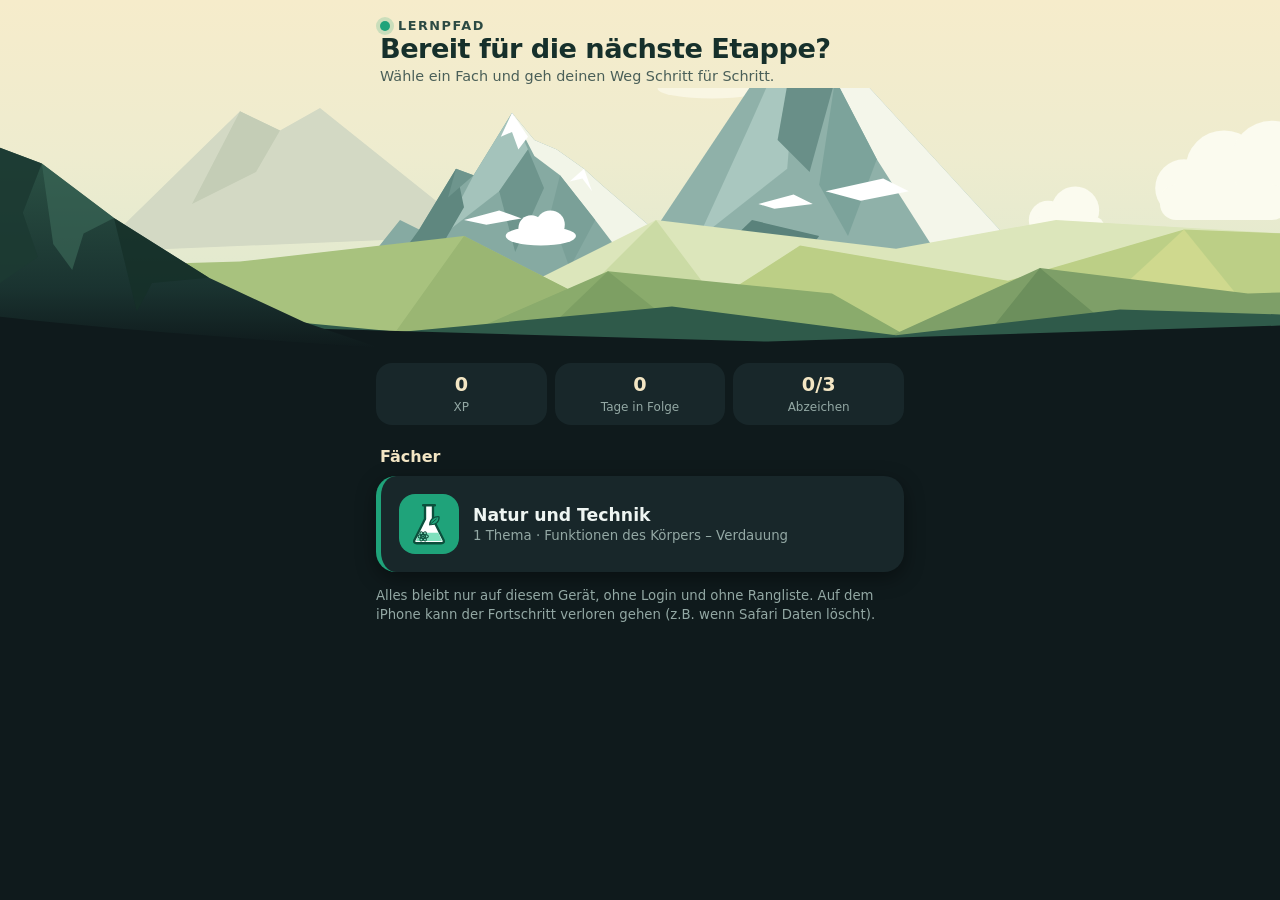
==== lernpfad/index.html @ 1d246be3 "Lernpfad-Muster in /lernpfad Co-authored-by: tinoredhill <tinoredhill@users.noreply.github.com>" ====
<!doctype html><html lang="de-CH"><head><meta charset="utf-8">
<meta name="viewport" content="width=device-width,initial-scale=1,viewport-fit=cover">
<meta name="theme-color" content="#0f1a1c"><meta name="apple-mobile-web-app-capable" content="yes">
<meta name="apple-mobile-web-app-status-bar-style" content="black-translucent">
<meta name="apple-mobile-web-app-title" content="Lernpfad"><link rel="apple-touch-icon" href="icons/apple-touch-icon.png">
<link rel="icon" href="icons/icon-192.png"><link rel="manifest" href="manifest.webmanifest"><link rel="stylesheet" href="style.css"><title>Lernpfad</title></head>
<body><main id="app"></main><nav id="nav" hidden><button data-v="pfad"><svg viewBox="0 0 24 24"><path d="M4 20c4-1 2-6 8-7s4-6 8-8" fill="none" stroke="currentColor" stroke-width="2.2" stroke-linecap="round"/><circle cx="4" cy="20" r="2"/><circle cx="20" cy="5" r="2"/></svg>Pfad</button><button data-v="uebersicht"><svg viewBox="0 0 24 24"><circle cx="12" cy="12" r="8" fill="none" stroke="currentColor" stroke-width="2.2"/><path d="M12 4a8 8 0 0 1 8 8h-8z"/></svg>Übersicht</button></nav>
<div id="fx"></div><script src="app.js"></script></body></html>
---- lernpfad/style.css ----
:root{--c:#1fa37a;--bg:#0f1a1c;--card:#18272a;--card2:#1f3236;--ink:#eef5f2;--mut:#93a8a4;--sand:#f3e6c4;--no:#e9a23b;font-family:system-ui,-apple-system,"Segoe UI",sans-serif}
*{box-sizing:border-box;-webkit-tap-highlight-color:transparent}
body{margin:0;background:var(--bg);color:var(--ink);min-height:100vh}
main{max-width:560px;margin:0 auto;padding:0 16px calc(96px + env(safe-area-inset-bottom));animation:fade .35s ease}
@keyframes fade{from{opacity:0;transform:translateY(8px)}to{opacity:1;transform:none}}
.hero{position:relative;width:100vw;margin:0 0 16px calc(50% - 50vw);padding:calc(18px + env(safe-area-inset-top)) max(20px,calc(50vw - 260px)) 0;background:linear-gradient(180deg,#f6eccb 0%,#eeeccf 45%,#dbe8cf 100%);color:#16302b;overflow:hidden}
.hero h1{margin:0;font-size:1.7rem;letter-spacing:-.02em}.hero p{margin:4px 0 0;font-size:.9rem;color:#4a5f58}
.hero svg.mtn{display:block;width:100vw;height:clamp(150px,27vw,260px);margin:4px 0 -1px calc(-1 * max(20px,calc(50vw - 260px)))}
body{overflow-x:hidden}
.hero .back{position:absolute;right:max(16px,calc(50vw - 264px));top:calc(16px + env(safe-area-inset-top));width:44px;height:44px;border-radius:50%;border:0;background:#16302b;color:var(--sand);font-size:1.4rem}
.brand{display:flex;align-items:center;gap:8px;font-weight:800;font-size:.8rem;letter-spacing:.12em;text-transform:uppercase;color:#2c4a43}
.brand i{width:10px;height:10px;border-radius:50%;background:var(--c);box-shadow:0 0 0 4px #1fa37a33}
.card{background:var(--card);border-radius:20px;padding:18px;margin-bottom:14px;box-shadow:0 6px 20px #0006}
.tile{display:flex;align-items:center;gap:14px;width:100%;text-align:left;border:0;color:var(--ink);font:inherit;cursor:pointer;border-left:5px solid var(--c);transition:transform .15s}
.tile:active{transform:scale(.98)}.tile img{width:60px;height:60px;border-radius:16px}.tile b{display:block;font-size:1.08rem}.tile small{color:var(--mut)}
.btn{display:block;width:100%;min-height:54px;border:0;border-radius:16px;background:linear-gradient(135deg,var(--c),color-mix(in srgb,var(--c) 60%,#9ff0cf));color:#06221a;font-family:inherit;font-weight:800;font-size:1.05rem;margin-top:12px;cursor:pointer;box-shadow:0 6px 18px color-mix(in srgb,var(--c) 40%,transparent)}
.btn.sec{background:var(--card2);color:var(--ink);box-shadow:none;font-weight:600}
.seg{display:flex;background:var(--card2);border-radius:14px;padding:4px;gap:4px}.seg button{flex:1;min-height:44px;border:0;border-radius:11px;background:none;font-family:inherit;font-weight:700;font-size:.92rem;color:var(--mut)}
.seg button.on{background:var(--c);color:#06221a}
.hint{font-size:.83rem;color:var(--mut);line-height:1.45}
.chips{display:flex;gap:8px;margin-bottom:14px}.chip{flex:1;background:var(--card);border-radius:16px;padding:10px;text-align:center}.chip b{display:block;font-size:1.2rem;color:var(--sand)}.chip small{color:var(--mut);font-size:.75rem}
/* Pfad */
.path{position:relative}.path svg{position:absolute;inset:0;width:100%;height:100%}
.stage{position:absolute;transform:translate(-50%,-50%);display:flex;flex-direction:column;align-items:center;width:150px;border:0;background:none;color:var(--ink);font:inherit;cursor:pointer}
.stage .dot{width:64px;height:64px;border-radius:50%;display:grid;place-items:center;font-weight:800;font-size:1.15rem;background:var(--card2);border:3px solid #2e464a;color:var(--mut);transition:transform .2s}
.stage.done .dot{background:var(--c);border-color:color-mix(in srgb,var(--c) 70%,#fff);color:#06221a}
.stage.next .dot{background:var(--sand);border-color:var(--c);color:#16302b;transform:scale(1.15);animation:glow 1.8s ease-in-out infinite}
@keyframes glow{0%,100%{box-shadow:0 0 0 0 color-mix(in srgb,var(--c) 60%,transparent)}50%{box-shadow:0 0 0 14px transparent}}
.stage span{margin-top:8px;font-size:.78rem;line-height:1.25;text-align:center;color:var(--mut);background:#0f1a1ccc;padding:3px 6px;border-radius:8px}.stage.next span{color:var(--ink);font-weight:700}
/* Quiz */
.top{display:flex;align-items:center;gap:10px;padding:calc(14px + env(safe-area-inset-top)) 0 10px}
.top .x{width:44px;height:44px;border-radius:50%;border:0;background:var(--card);color:var(--ink);font-size:1.3rem}
.bar{flex:1;height:12px;background:var(--card2);border-radius:9px;overflow:hidden}.bar i{display:block;height:100%;background:var(--c);border-radius:9px;transition:width .4s ease}
.xp{font-weight:800;color:var(--sand);font-size:.9rem;white-space:nowrap}
.tag{display:inline-block;font-size:.72rem;font-weight:800;padding:3px 8px;border-radius:8px;background:var(--card2);color:var(--mut);margin-right:6px}
.q{font-size:1.2rem;font-weight:700;line-height:1.38;margin:10px 0 14px}.q img{width:100%;margin-top:12px;border-radius:12px}
.opt{display:block;width:100%;min-height:56px;text-align:left;padding:14px 16px;margin:9px 0;border:2px solid #2e464a;border-radius:16px;background:var(--card2);color:var(--ink);font-family:inherit;font-size:1rem;cursor:pointer;transition:transform .12s,border-color .2s,background .2s}
.opt:active{transform:scale(.98)}.opt:disabled{opacity:1;color:var(--ink)}
.opt.ok{border-color:var(--c);background:color-mix(in srgb,var(--c) 25%,var(--card2));animation:pulse .5s}
.opt.no{border-color:var(--no);background:#3a2f1c}
@keyframes pulse{50%{transform:scale(1.03)}}
.num{display:flex;gap:8px;align-items:center}.num input{flex:1;min-height:56px;font-size:1.2rem;padding:0 14px;border:2px solid #2e464a;border-radius:16px;background:var(--card2);color:var(--ink)}
.fb{border-radius:16px;padding:14px;margin-top:12px;line-height:1.45;animation:fade .3s}.fb.ok{background:color-mix(in srgb,var(--c) 22%,var(--card))}.fb.no{background:#33291a}.fb b{display:block;margin-bottom:4px;font-size:1.05rem}
.plus{display:inline-block;margin-left:6px;color:var(--sand);font-weight:800;animation:rise .9s ease}
@keyframes rise{from{opacity:0;transform:translateY(10px)}to{opacity:1;transform:none}}
/* Übersicht */
.ringwrap{display:flex;align-items:center;gap:18px}.ring{width:130px;height:130px;flex:none}.ring text{fill:var(--ink);font-weight:800}
.stats{display:grid;grid-template-columns:1fr 1fr;gap:10px;flex:1}.stats div{background:var(--card2);border-radius:14px;padding:10px}.stats b{display:block;font-size:1.25rem;color:var(--sand)}.stats small{color:var(--mut);font-size:.75rem}
.badges{display:grid;grid-template-columns:repeat(3,1fr);gap:10px}.badge{text-align:center;padding:12px 6px;border-radius:16px;background:var(--card2);opacity:.45;filter:grayscale(1)}
.badge.on{opacity:1;filter:none;box-shadow:inset 0 0 0 2px var(--c)}.badge svg{width:54px;height:54px}.badge b{display:block;font-size:.8rem;margin-top:6px}.badge small{font-size:.7rem;color:var(--mut)}
table{width:100%;border-collapse:collapse;font-size:.9rem}td{padding:8px 4px;border-bottom:1px solid #2a3d40;vertical-align:top}td.r{text-align:right;white-space:nowrap;font-weight:800}
h3{margin:22px 4px 10px;font-size:1rem;color:var(--sand)}
nav{position:fixed;left:50%;transform:translateX(-50%);bottom:calc(12px + env(safe-area-inset-bottom));display:flex;gap:6px;background:#1b2b2ecc;backdrop-filter:blur(12px);-webkit-backdrop-filter:blur(12px);padding:6px;border-radius:22px;box-shadow:0 8px 24px #0008}
nav button{display:flex;align-items:center;gap:6px;min-height:48px;padding:0 18px;border:0;border-radius:16px;background:none;color:var(--mut);font-family:inherit;font-weight:700;font-size:.92rem}
nav button svg{width:22px;height:22px;fill:currentColor}nav button.on{background:var(--c);color:#06221a}
#fx{position:fixed;inset:0;pointer-events:none;overflow:hidden;z-index:9}
.cf{position:absolute;width:9px;height:14px;border-radius:2px;animation:fall 1.1s ease-out forwards}
@keyframes fall{from{transform:translate(0,0) rotate(0);opacity:1}to{transform:translate(var(--dx),var(--dy)) rotate(540deg);opacity:0}}
.toast{position:fixed;left:50%;top:calc(20px + env(safe-area-inset-top));transform:translateX(-50%);background:var(--sand);color:#16302b;font-weight:800;padding:12px 18px;border-radius:16px;box-shadow:0 8px 24px #0008;animation:fade .3s;z-index:10}
@media (prefers-reduced-motion:reduce){*{animation:none!important;transition:none!important}}
nav[hidden]{display:none}
.hero svg.fg{position:absolute;left:0;bottom:-1px;width:min(44vw,380px);height:clamp(150px,27vw,260px);pointer-events:none}
.stage .dot{width:calc(64px*var(--sc,1));height:calc(64px*var(--sc,1));font-size:calc(1.15rem*var(--sc,1))}
.stage.next .dot{transform:scale(1.12)}
.goal{position:absolute;left:50%;transform:translateX(-50%);font-size:.75rem;font-weight:700;color:var(--sand);white-space:nowrap}
.hint.up{text-align:center;margin:6px 0 0;color:var(--sand)}
main{scroll-padding-bottom:110px}
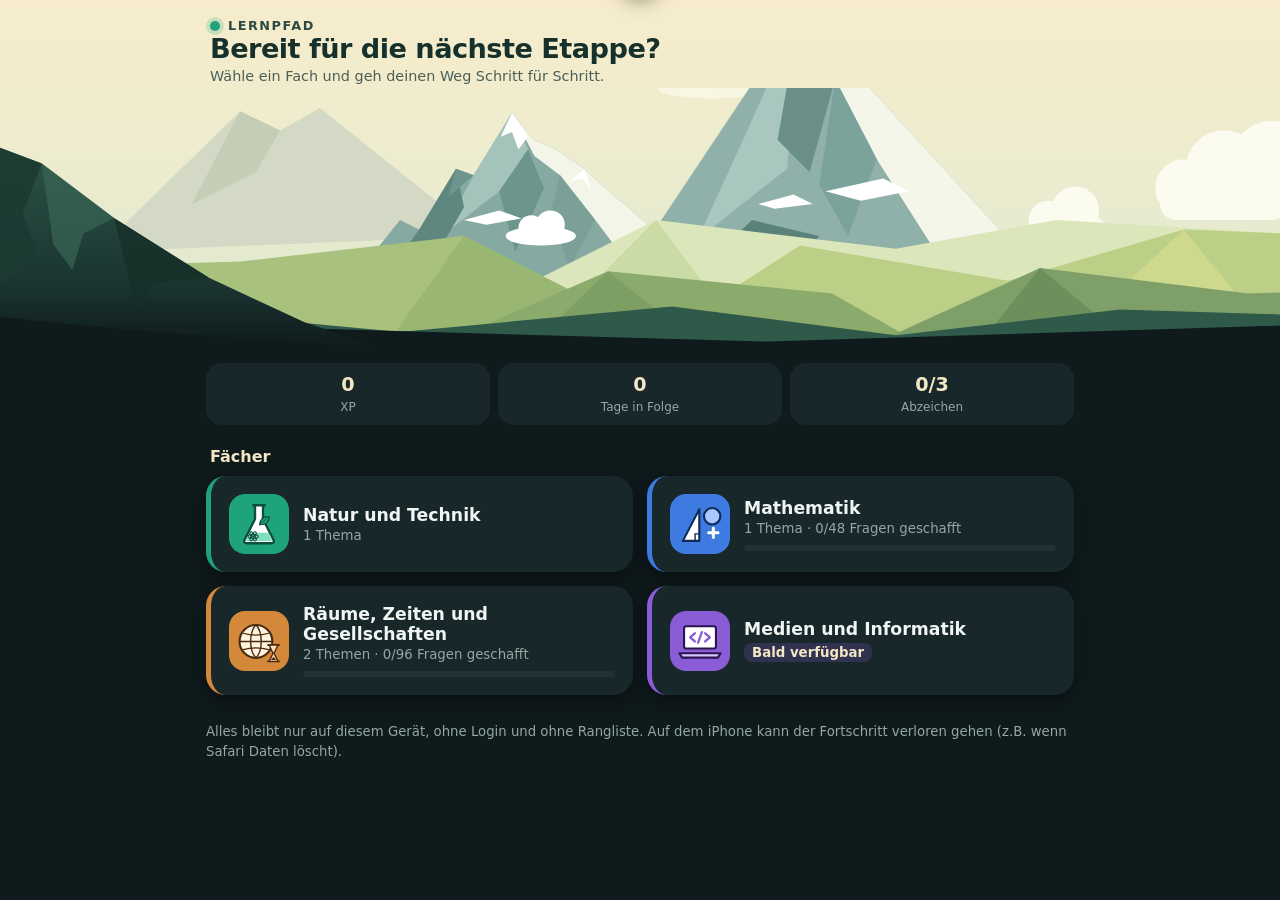
==== commit 92f9a84a: "Lernpfad v17: Mathe-Thema «Pyramide und Kegel» (48 Fragen), KaTeX lokal, SW-Cache v17 Co-authored-by" ====
--- a/lernpfad/index.html
+++ b/lernpfad/index.html
@@ -2,7 +2,7 @@
 <meta name="viewport" content="width=device-width,initial-scale=1,viewport-fit=cover">
 <meta name="theme-color" content="#0f1a1c"><meta name="apple-mobile-web-app-capable" content="yes">
 <meta name="apple-mobile-web-app-status-bar-style" content="black-translucent">
-<meta name="apple-mobile-web-app-title" content="Lernpfad"><link rel="apple-touch-icon" href="icons/apple-touch-icon.png">
-<link rel="icon" href="icons/icon-192.png"><link rel="manifest" href="manifest.webmanifest"><link rel="stylesheet" href="style.css"><title>Lernpfad</title></head>
+<meta name="apple-mobile-web-app-title" content="Lernpfad"><link rel="apple-touch-icon" sizes="180x180" href="icons/apple-touch-icon.png">
+<link rel="icon" href="favicon.ico" sizes="any"><link rel="icon" type="image/svg+xml" href="icons/app-icon.svg"><link rel="icon" type="image/png" sizes="32x32" href="icons/favicon-32.png"><link rel="manifest" href="manifest.webmanifest"><link rel="stylesheet" href="style.css"><link rel="stylesheet" href="katex/katex.min.css"><title>Lernpfad</title></head>
 <body><main id="app"></main><nav id="nav" hidden><button data-v="pfad"><svg viewBox="0 0 24 24"><path d="M4 20c4-1 2-6 8-7s4-6 8-8" fill="none" stroke="currentColor" stroke-width="2.2" stroke-linecap="round"/><circle cx="4" cy="20" r="2"/><circle cx="20" cy="5" r="2"/></svg>Pfad</button><button data-v="uebersicht"><svg viewBox="0 0 24 24"><circle cx="12" cy="12" r="8" fill="none" stroke="currentColor" stroke-width="2.2"/><path d="M12 4a8 8 0 0 1 8 8h-8z"/></svg>Übersicht</button></nav>
-<div id="fx"></div><script src="app.js"></script></body></html>
+<div id="fx"></div><script src="katex/katex.min.js"></script><script src="katex/contrib/auto-render.min.js"></script><script src="app.js"></script><script src="katex/render.js"></script></body></html>
--- a/lernpfad/style.css
+++ b/lernpfad/style.css
@@ -1,13 +1,13 @@
-:root{--c:#1fa37a;--bg:#0f1a1c;--card:#18272a;--card2:#1f3236;--ink:#eef5f2;--mut:#93a8a4;--sand:#f3e6c4;--no:#e9a23b;font-family:system-ui,-apple-system,"Segoe UI",sans-serif}
+:root{--mw:560px;--c:#1fa37a;--bg:#0f1a1c;--card:#18272a;--card2:#1f3236;--ink:#eef5f2;--mut:#93a8a4;--sand:#f3e6c4;--no:#e9a23b;font-family:system-ui,-apple-system,"Segoe UI",sans-serif}
 *{box-sizing:border-box;-webkit-tap-highlight-color:transparent}
 body{margin:0;background:var(--bg);color:var(--ink);min-height:100vh}
-main{max-width:560px;margin:0 auto;padding:0 16px calc(96px + env(safe-area-inset-bottom));animation:fade .35s ease}
+main{max-width:var(--mw);margin:0 auto;padding:0 16px calc(96px + env(safe-area-inset-bottom));animation:fade .35s ease}
 @keyframes fade{from{opacity:0;transform:translateY(8px)}to{opacity:1;transform:none}}
-.hero{position:relative;width:100vw;margin:0 0 16px calc(50% - 50vw);padding:calc(18px + env(safe-area-inset-top)) max(20px,calc(50vw - 260px)) 0;background:linear-gradient(180deg,#f6eccb 0%,#eeeccf 45%,#dbe8cf 100%);color:#16302b;overflow:hidden}
+.hero{position:relative;width:100vw;margin:0 0 16px calc(50% - 50vw);padding:calc(18px + env(safe-area-inset-top)) max(20px,calc(50vw - var(--mw)/2 + 20px)) 0;background:linear-gradient(180deg,#f6eccb 0%,#eeeccf 45%,#dbe8cf 100%);color:#16302b;overflow:hidden}
 .hero h1{margin:0;font-size:1.7rem;letter-spacing:-.02em}.hero p{margin:4px 0 0;font-size:.9rem;color:#4a5f58}
-.hero svg.mtn{display:block;width:100vw;height:clamp(150px,27vw,260px);margin:4px 0 -1px calc(-1 * max(20px,calc(50vw - 260px)))}
+.hero svg.mtn{display:block;width:100vw;height:clamp(150px,27vw,260px);margin:4px 0 -1px calc(-1 * max(20px,calc(50vw - var(--mw)/2 + 20px)))}
 body{overflow-x:hidden}
-.hero .back{position:absolute;right:max(16px,calc(50vw - 264px));top:calc(16px + env(safe-area-inset-top));width:44px;height:44px;border-radius:50%;border:0;background:#16302b;color:var(--sand);font-size:1.4rem}
+.hero .back{position:absolute;right:max(16px,calc(50vw - var(--mw)/2 + 16px));top:calc(16px + env(safe-area-inset-top));width:44px;height:44px;border-radius:50%;border:0;background:#16302b;color:var(--sand);font-size:1.4rem}
 .brand{display:flex;align-items:center;gap:8px;font-weight:800;font-size:.8rem;letter-spacing:.12em;text-transform:uppercase;color:#2c4a43}
 .brand i{width:10px;height:10px;border-radius:50%;background:var(--c);box-shadow:0 0 0 4px #1fa37a33}
 .card{background:var(--card);border-radius:20px;padding:18px;margin-bottom:14px;box-shadow:0 6px 20px #0006}
@@ -65,3 +65,36 @@
 .goal{position:absolute;left:50%;transform:translateX(-50%);font-size:.75rem;font-weight:700;color:var(--sand);white-space:nowrap}
 .hint.up{text-align:center;margin:6px 0 0;color:var(--sand)}
 main{scroll-padding-bottom:110px}
+.pki{width:18px;height:18px;vertical-align:-3px;color:var(--sand)}.packchip{display:flex;align-items:center;gap:8px;flex-wrap:wrap;background:var(--card);border-radius:14px;padding:10px 14px;margin-bottom:12px;font-weight:700;font-size:.88rem;color:var(--sand)}.packchip small{color:var(--mut);font-weight:500}
+.packintro{display:flex;align-items:center;gap:12px}.packintro .pki{width:32px;height:32px}.packintro small{color:var(--mut)}.tag.pk{color:var(--sand)}.tag.pk .pki{width:12px;height:12px;vertical-align:-1px}
+.packnav{display:flex;align-items:center;gap:4px;padding:0 12px 0 8px;font-weight:800;color:var(--sand);font-size:.95rem}
+.grid{display:grid;gap:0 14px}@media(min-width:700px){.grid{grid-template-columns:1fr 1fr}}
+.tile span{flex:1;min-width:0}.mini{display:block;height:6px;background:var(--card2);border-radius:6px;margin-top:8px;overflow:hidden}.mini i{display:block;height:100%;background:var(--c);border-radius:6px}
+.soon{display:inline-block;margin-top:4px;padding:2px 8px;border-radius:8px;background:color-mix(in srgb,var(--c) 22%,transparent);color:var(--sand)!important;font-weight:700}
+.topic{display:flex;align-items:center;gap:8px;padding:0;border-left:5px solid var(--c)}.topen{flex:1;text-align:left;background:none;border:0;color:var(--ink);font:inherit;padding:16px 4px 16px 16px;cursor:pointer;min-width:0}.topen b{display:block;font-size:1.05rem}.topen small{color:var(--mut)}
+.star{width:52px;height:52px;margin-right:8px;border:0;border-radius:50%;background:var(--card2);display:grid;place-items:center;cursor:pointer}.star svg{width:24px;height:24px;fill:none;stroke:var(--mut);stroke-width:2;stroke-linejoin:round}.star.on svg{fill:#f5c542;stroke:#f5c542}.star.on{animation:pulse .4s}
+.fold{margin-top:8px}.fold summary{list-style:none;cursor:pointer;display:flex;align-items:center;gap:8px;margin:18px 4px 10px;font-weight:700;color:var(--sand);min-height:44px}.fold summary::before{content:"›";display:inline-block;transition:transform .2s;font-size:1.3rem}.fold[open] summary::before{transform:rotate(90deg)}.fold summary small{color:var(--mut);font-weight:500}.fold summary::-webkit-details-marker{display:none}
+.empty{text-align:center;padding:28px 18px}.empty img{width:72px;height:72px;border-radius:18px;opacity:.85}.empty b{display:block;font-size:1.2rem;margin:10px 0 4px;color:var(--sand)}
+@media(min-width:700px){:root{--mw:900px}}
+.qimg{margin:0 0 12px}.qimg img{width:100%;max-height:260px;object-fit:contain;background:#fff;border-radius:12px;display:block}.qimg figcaption{font-size:.7rem;color:var(--mut);margin-top:4px;line-height:1.3}
+.num input.ok{border-color:var(--c)}.num input.no,.gap.no{border-color:var(--no)}
+.ord{list-style:none;margin:0 0 8px;padding:0;min-height:12px}.ord li{margin:6px 0}.ord li.ok .chipbtn{border-color:var(--c);background:color-mix(in srgb,var(--c) 25%,var(--card2))}.ord li.no .chipbtn{border-color:var(--no);background:#3a2f1c}
+.pool{display:flex;flex-direction:column;gap:8px;padding-top:8px;border-top:1px dashed #2e464a}
+.chipbtn{display:flex;align-items:center;gap:10px;width:100%;min-height:50px;text-align:left;padding:10px 14px;border:2px solid #2e464a;border-radius:14px;background:var(--card2);color:var(--ink);font-family:inherit;font-size:.98rem;cursor:pointer}
+.chipbtn.on{border-color:color-mix(in srgb,var(--c) 60%,#2e464a)}.chipbtn span{flex:none;width:28px;height:28px;border-radius:50%;display:grid;place-items:center;background:var(--c);color:#06221a;font-weight:800;font-size:.85rem}
+.chipbtn:disabled{opacity:1;color:var(--ink)}
+.match{display:flex;flex-direction:column;gap:10px}.mrow{display:flex;flex-direction:column;gap:6px;padding:10px;border-radius:14px;background:var(--card2);border:2px solid transparent}.mrow span{font-weight:700}
+.mrow.ok{border-color:var(--c)}.mrow.no{border-color:var(--no)}
+select{min-height:48px;border-radius:12px;border:2px solid #2e464a;background:#132225;color:var(--ink);font-family:inherit;font-size:1rem;padding:0 10px;max-width:100%}
+.cloze{font-size:1.08rem;line-height:2.4}.gap{min-height:44px;border-radius:10px;border:2px solid #2e464a;background:#132225;color:var(--ink);font-family:inherit;font-size:1rem;padding:0 8px;margin:0 2px;vertical-align:middle}input.gap{width:7.5em}.gap.ok{border-color:var(--c)}
+.sol{margin:4px 0 8px;padding:8px 10px;border-radius:10px;background:#0f1a1c80}.sol ol,.sol ul{margin:4px 0 0;padding-left:20px}
+.chipbtn[hidden]{display:none}
+.fb .sol b{display:inline;margin:0;font-size:inherit}
+
+.ptr{position:fixed;left:50%;top:calc(-44px + env(safe-area-inset-top));width:40px;height:40px;border-radius:50%;background:var(--sand,#f3e6c4);box-shadow:0 6px 18px rgba(0,0,0,.35);transform:translate(-50%,0);transition:transform .25s ease;z-index:60;display:flex;align-items:center;justify-content:center;pointer-events:none}
+.ptr i{width:18px;height:18px;border:3px solid #1fa37a;border-top-color:transparent;border-radius:50%}.ptr.ready i{border-color:#16302b;border-top-color:transparent}
+.ptr.spin i{animation:ptrspin .8s linear infinite}@keyframes ptrspin{to{transform:rotate(360deg)}}
+.updbar{position:fixed;left:50%;transform:translateX(-50%);top:calc(14px + env(safe-area-inset-top));z-index:70;border:0;border-radius:999px;background:#1fa37a;color:#fff;font:inherit;font-weight:600;padding:12px 20px;box-shadow:0 8px 24px rgba(0,0,0,.4);max-width:calc(100% - 32px)}
+.updbar b{font-weight:800}
+@media (prefers-reduced-motion:reduce){.ptr{transition:none}.ptr.spin i{animation:none}}
+html,body{overscroll-behavior-y:contain}
